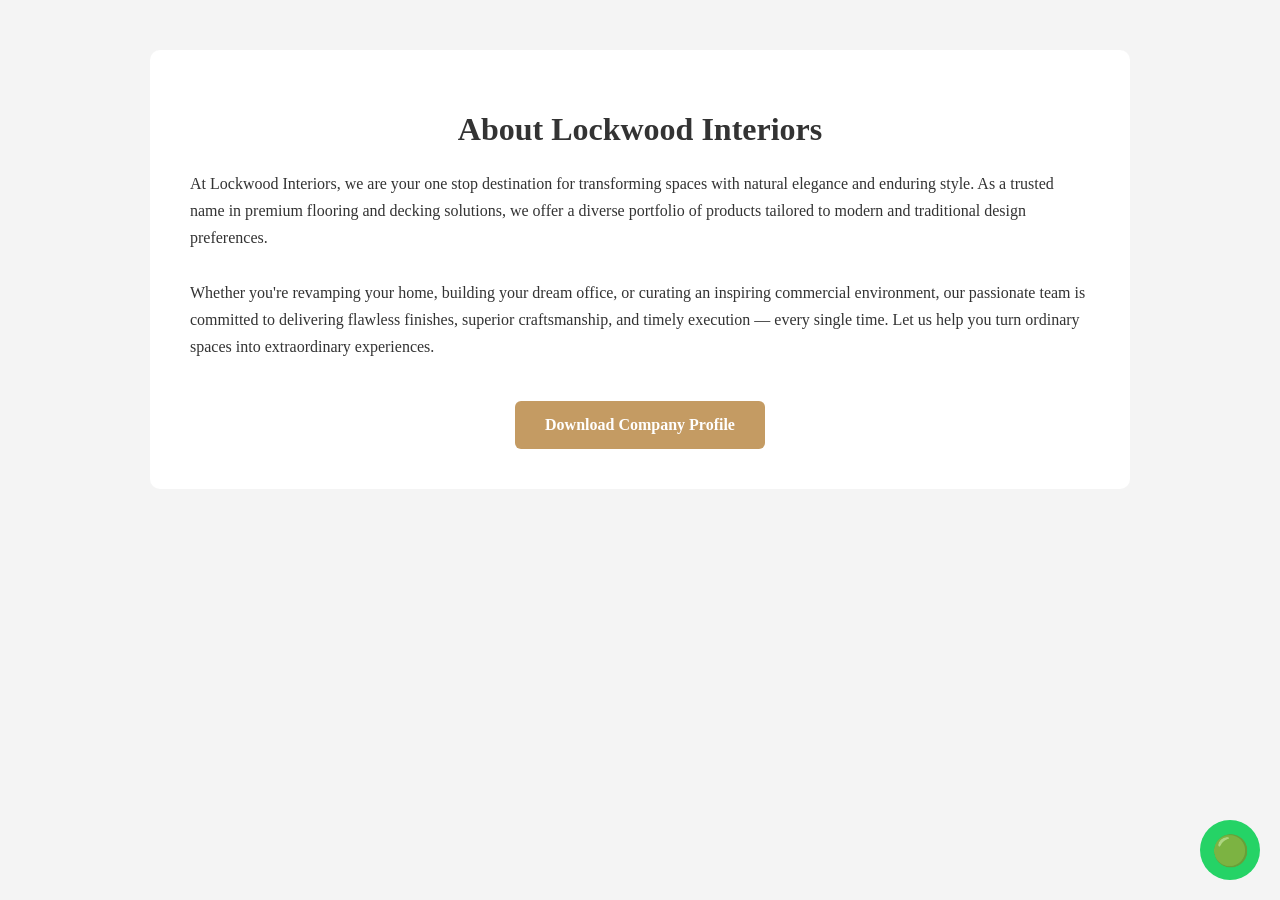
==== about.html @ 7cf521fd "Add files via upload" ====
<!DOCTYPE html>
<html lang="en">
<head>
<link rel="canonical" href="https://lockwoodinterior-droid.github.io/lockwoodinterior/assets/about/about.html">

  <meta charset="UTF-8">
  <title>About Us - Lockwood Interiors</title>
  <meta name="viewport" content="width=device-width, initial-scale=1.0">

  <style>
    body { font-family: Arial, margin: 0; background: #f4f4f4; color: #333; }
    .box { max-width: 900px; margin: 50px auto; background: white; padding: 40px; border-radius: 10px; text-align:center; }
    h1 { text-align: center; }
    .btn-download {
      background:#c49b63;
      color:white;
      padding:15px 30px;
      text-decoration:none;
      border-radius:6px;
      display:inline-block;
      margin-top:25px;
      font-weight:bold;
    }
  </style>
</head>

<body>

<div class="box">
  <h1>About Lockwood Interiors</h1>

  <p style="text-align:left; line-height:1.7;">
    At Lockwood Interiors, we are your one stop destination for transforming spaces
    with natural elegance and enduring style. As a trusted name in premium flooring
    and decking solutions, we offer a diverse portfolio of products tailored to modern
    and traditional design preferences.<br><br>

    Whether you're revamping your home, building your dream office, or curating an
    inspiring commercial environment, our passionate team is committed to delivering
    flawless finishes, superior craftsmanship, and timely execution — every single time.
    Let us help you turn ordinary spaces into extraordinary experiences.
  </p>

  <!-- ✅ PDF Download Button -->
  <a href="company-profile.pdf" download class="btn-download">
    Download Company Profile
  </a>
</div>

<!-- ✅ WhatsApp Floating Button -->
<a href="https://wa.me/919953115323" target="_blank"
style="position:fixed; bottom:20px; right:20px;
width:60px; height:60px; background:#25D366; 
border-radius:50%; display:flex; align-items:center;
justify-content:center; color:white; font-size:30px;
text-decoration:none;">
🟢
</a>

</body>
</html>
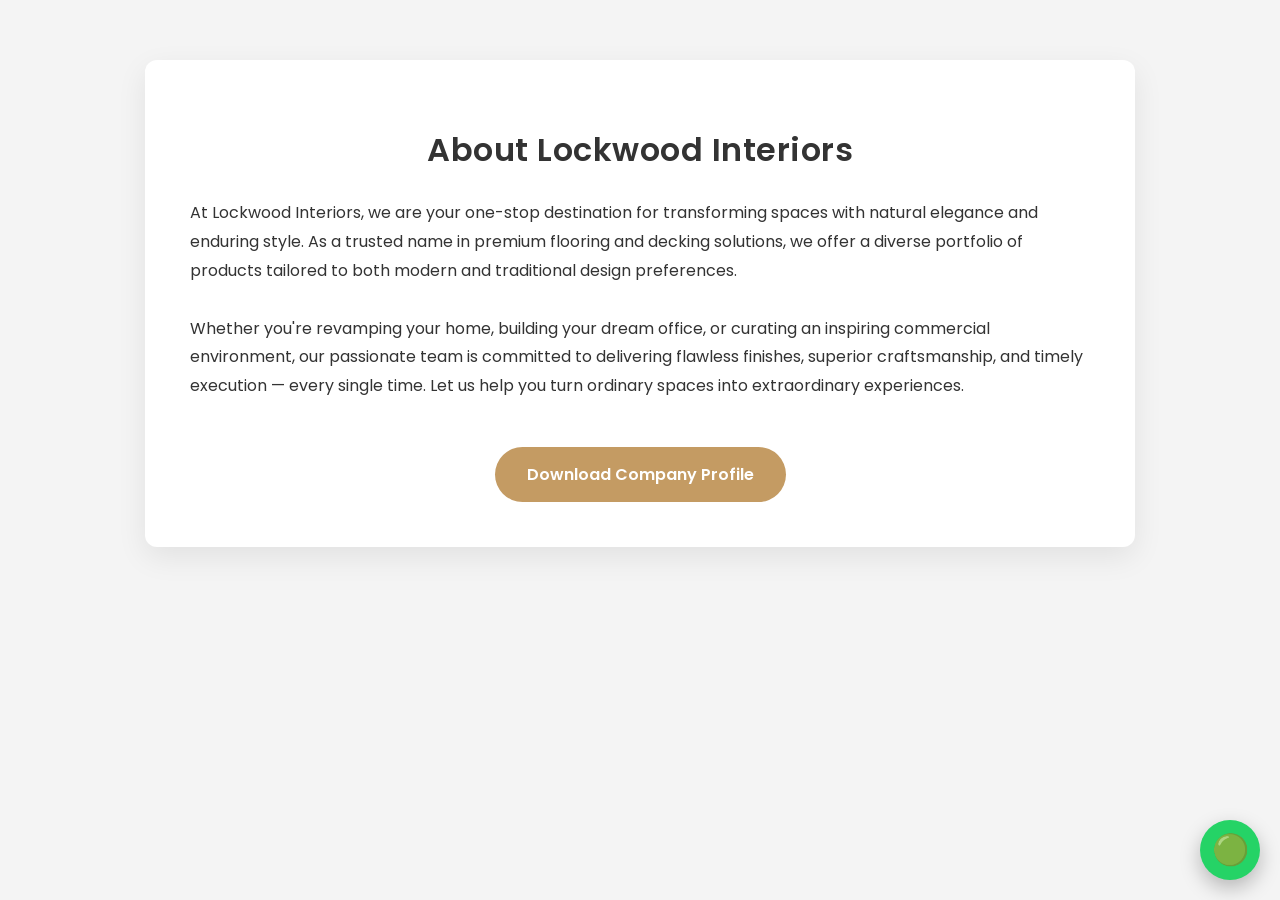
==== commit 2b715ef7: "Add files via upload" ====
--- a/about.html
+++ b/about.html
@@ -1,61 +1,108 @@
-<!DOCTYPE html>
-<html lang="en">
-<head>
-<link rel="canonical" href="https://lockwoodinterior-droid.github.io/lockwoodinterior/assets/about/about.html">
-
-  <meta charset="UTF-8">
-  <title>About Us - Lockwood Interiors</title>
-  <meta name="viewport" content="width=device-width, initial-scale=1.0">
-
-  <style>
-    body { font-family: Arial, margin: 0; background: #f4f4f4; color: #333; }
-    .box { max-width: 900px; margin: 50px auto; background: white; padding: 40px; border-radius: 10px; text-align:center; }
-    h1 { text-align: center; }
-    .btn-download {
-      background:#c49b63;
-      color:white;
-      padding:15px 30px;
-      text-decoration:none;
-      border-radius:6px;
-      display:inline-block;
-      margin-top:25px;
-      font-weight:bold;
-    }
-  </style>
-</head>
-
-<body>
-
-<div class="box">
-  <h1>About Lockwood Interiors</h1>
-
-  <p style="text-align:left; line-height:1.7;">
-    At Lockwood Interiors, we are your one stop destination for transforming spaces
-    with natural elegance and enduring style. As a trusted name in premium flooring
-    and decking solutions, we offer a diverse portfolio of products tailored to modern
-    and traditional design preferences.<br><br>
-
-    Whether you're revamping your home, building your dream office, or curating an
-    inspiring commercial environment, our passionate team is committed to delivering
-    flawless finishes, superior craftsmanship, and timely execution — every single time.
-    Let us help you turn ordinary spaces into extraordinary experiences.
-  </p>
-
-  <!-- ✅ PDF Download Button -->
-  <a href="company-profile.pdf" download class="btn-download">
-    Download Company Profile
-  </a>
-</div>
-
-<!-- ✅ WhatsApp Floating Button -->
-<a href="https://wa.me/919953115323" target="_blank"
-style="position:fixed; bottom:20px; right:20px;
-width:60px; height:60px; background:#25D366; 
-border-radius:50%; display:flex; align-items:center;
-justify-content:center; color:white; font-size:30px;
-text-decoration:none;">
-🟢
-</a>
-
-</body>
-</html>
+<!DOCTYPE html>
+<html lang="en">
+<head>
+  <link rel="canonical" href="https://lockwoodinterior-droid.github.io/lockwoodinterior/assets/about/about.html">
+
+  <meta charset="UTF-8">
+  <title>About Us - Lockwood Interiors</title>
+  <meta name="viewport" content="width=device-width, initial-scale=1.0">
+
+  <!-- Google Font -->
+  <link href="https://fonts.googleapis.com/css2?family=Poppins:wght@300;400;500;600;700&display=swap" rel="stylesheet">
+
+  <style>
+    body {
+      font-family: 'Poppins', sans-serif;
+      margin: 0;
+      background: #f4f4f4;
+      color: #333;
+    }
+
+    .box {
+      max-width: 900px;
+      margin: 60px auto;
+      background: white;
+      padding: 45px;
+      border-radius: 12px;
+      text-align: center;
+      box-shadow: 0 10px 30px rgba(0,0,0,0.08);
+    }
+
+    h1 {
+      text-align: center;
+      font-weight: 600;
+      margin-bottom: 25px;
+      letter-spacing: 0.5px;
+    }
+
+    p {
+      text-align: left;
+      line-height: 1.8;
+      font-size: 16px;
+      font-weight: 400;
+    }
+
+    .btn-download {
+      background: #c49b63;
+      color: white;
+      padding: 15px 32px;
+      text-decoration: none;
+      border-radius: 30px;
+      display: inline-block;
+      margin-top: 30px;
+      font-weight: 600;
+      transition: 0.3s ease;
+    }
+
+    .btn-download:hover {
+      transform: scale(1.05);
+      background: #b08a55;
+    }
+  </style>
+</head>
+
+<body>
+
+<div class="box">
+  <h1>About Lockwood Interiors</h1>
+
+  <p>
+    At Lockwood Interiors, we are your one-stop destination for transforming spaces
+    with natural elegance and enduring style. As a trusted name in premium flooring
+    and decking solutions, we offer a diverse portfolio of products tailored to both
+    modern and traditional design preferences.<br><br>
+
+    Whether you're revamping your home, building your dream office, or curating an
+    inspiring commercial environment, our passionate team is committed to delivering
+    flawless finishes, superior craftsmanship, and timely execution — every single time.
+    Let us help you turn ordinary spaces into extraordinary experiences.
+  </p>
+
+  <a href="company-profile.pdf" download class="btn-download">
+    Download Company Profile
+  </a>
+</div>
+
+<!-- WhatsApp Floating Button -->
+<a href="https://wa.me/919953115323" target="_blank"
+style="
+position:fixed;
+bottom:20px;
+right:20px;
+width:60px;
+height:60px;
+background:#25D366;
+border-radius:50%;
+display:flex;
+align-items:center;
+justify-content:center;
+color:white;
+font-size:30px;
+text-decoration:none;
+box-shadow:0 8px 20px rgba(0,0,0,0.25);
+">
+🟢
+</a>
+
+</body>
+</html>
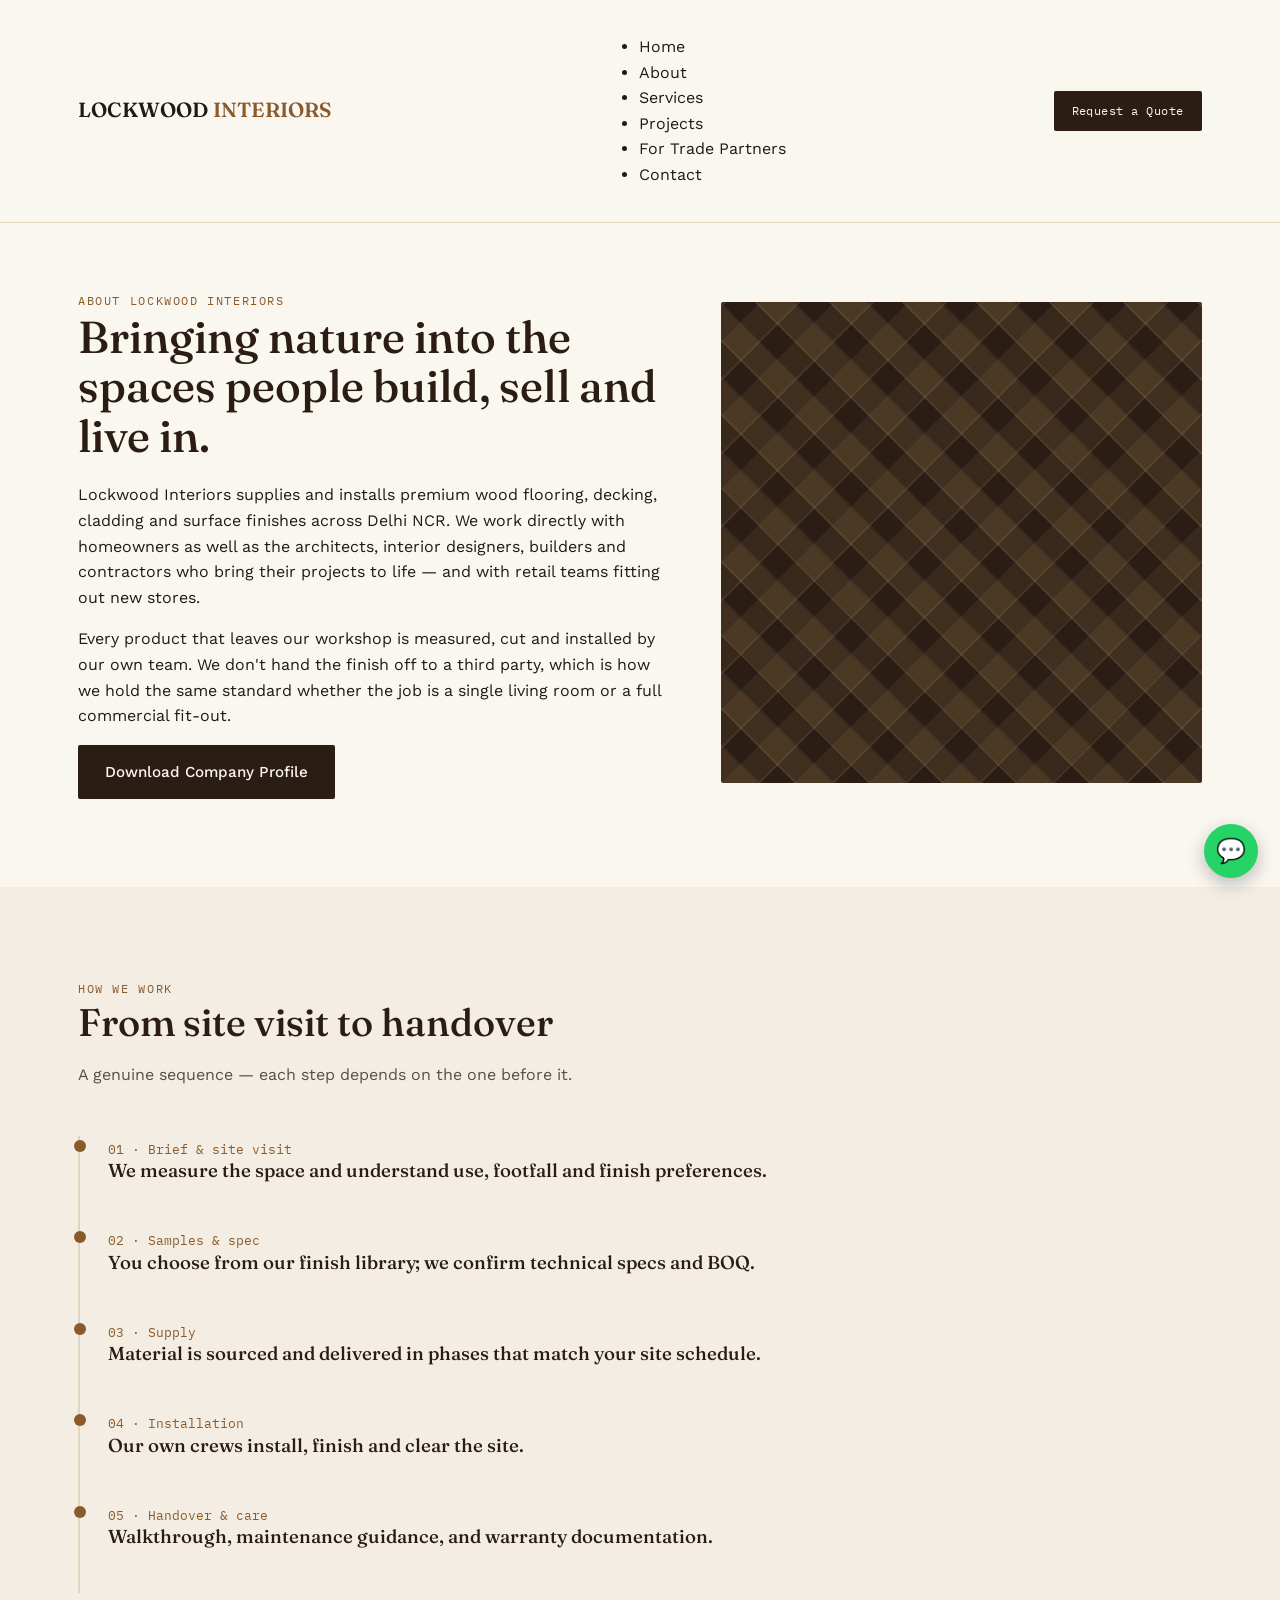
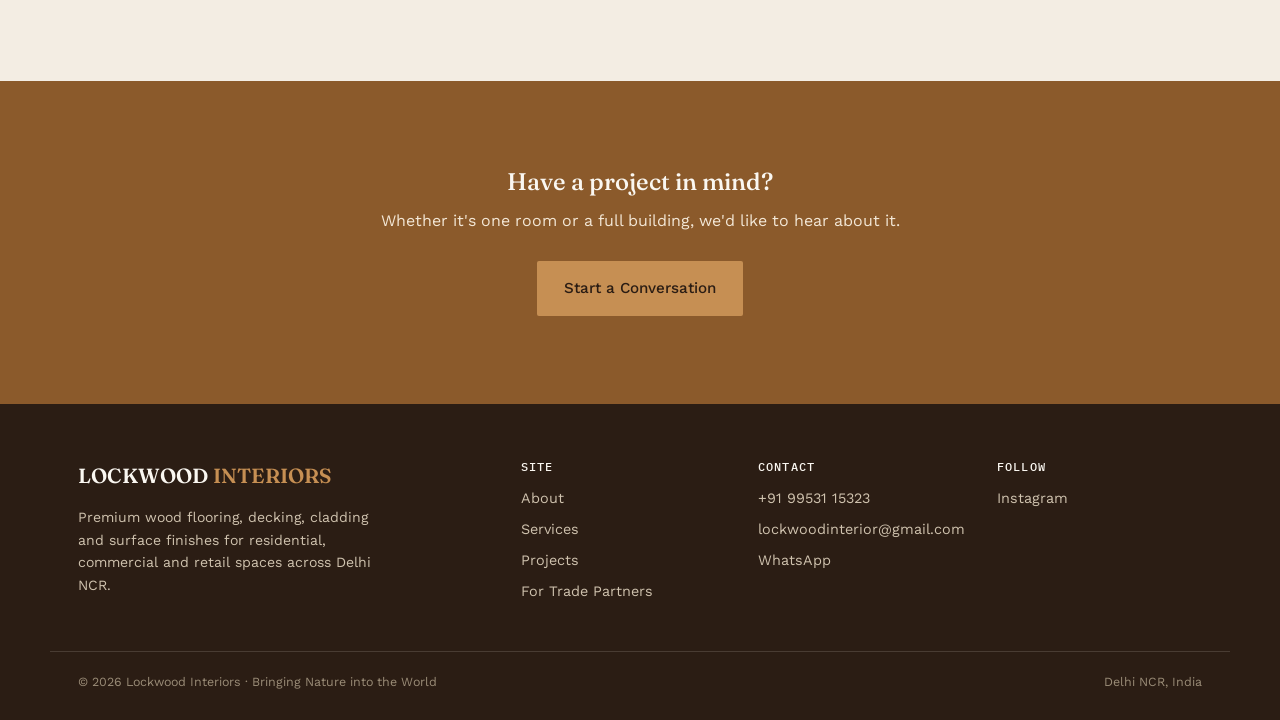
==== commit 954a783b: "Add files via upload" ====
--- a/about.html
+++ b/about.html
@@ -1,108 +1,99 @@
-<!DOCTYPE html>
+<!doctype html>
 <html lang="en">
 <head>
-  <link rel="canonical" href="https://lockwoodinterior-droid.github.io/lockwoodinterior/assets/about/about.html">
-
-  <meta charset="UTF-8">
-  <title>About Us - Lockwood Interiors</title>
-  <meta name="viewport" content="width=device-width, initial-scale=1.0">
-
-  <!-- Google Font -->
-  <link href="https://fonts.googleapis.com/css2?family=Poppins:wght@300;400;500;600;700&display=swap" rel="stylesheet">
-
-  <style>
-    body {
-      font-family: 'Poppins', sans-serif;
-      margin: 0;
-      background: #f4f4f4;
-      color: #333;
-    }
-
-    .box {
-      max-width: 900px;
-      margin: 60px auto;
-      background: white;
-      padding: 45px;
-      border-radius: 12px;
-      text-align: center;
-      box-shadow: 0 10px 30px rgba(0,0,0,0.08);
-    }
-
-    h1 {
-      text-align: center;
-      font-weight: 600;
-      margin-bottom: 25px;
-      letter-spacing: 0.5px;
-    }
-
-    p {
-      text-align: left;
-      line-height: 1.8;
-      font-size: 16px;
-      font-weight: 400;
-    }
-
-    .btn-download {
-      background: #c49b63;
-      color: white;
-      padding: 15px 32px;
-      text-decoration: none;
-      border-radius: 30px;
-      display: inline-block;
-      margin-top: 30px;
-      font-weight: 600;
-      transition: 0.3s ease;
-    }
-
-    .btn-download:hover {
-      transform: scale(1.05);
-      background: #b08a55;
-    }
-  </style>
+<meta charset="UTF-8">
+<meta name="viewport" content="width=device-width, initial-scale=1.0">
+<title>About Us | Lockwood Interiors</title>
+<meta name="description" content="Lockwood Interiors is a Delhi NCR based flooring, decking and cladding company serving homeowners, architects, interior designers, builders and retail clients.">
+<link rel="stylesheet" href="style.css">
 </head>
-
 <body>
 
-<div class="box">
-  <h1>About Lockwood Interiors</h1>
+<header>
+  <div class="nav" id="nav">
+    <a class="logo" href="index.html">LOCKWOOD <span>INTERIORS</span></a>
+    <ul>
+      <li><a href="index.html">Home</a></li>
+      <li><a class="active" href="about.html">About</a></li>
+      <li><a href="services.html">Services</a></li>
+      <li><a href="projects.html">Projects</a></li>
+      <li><a href="trade.html">For Trade Partners</a></li>
+      <li><a href="contact.html">Contact</a></li>
+    </ul>
+    <a class="nav-cta" href="contact.html">Request a Quote</a>
+    <button class="menu-btn" id="menuBtn" aria-label="Menu">☰</button>
+  </div>
+</header>
 
-  <p>
-    At Lockwood Interiors, we are your one-stop destination for transforming spaces
-    with natural elegance and enduring style. As a trusted name in premium flooring
-    and decking solutions, we offer a diverse portfolio of products tailored to both
-    modern and traditional design preferences.<br><br>
+<section style="padding-top:64px;">
+  <div class="wrap two-col">
+    <div>
+      <span class="eyebrow">About Lockwood Interiors</span>
+      <h1 style="font-size:clamp(2rem,4vw,2.8rem);">Bringing nature into the spaces people build, sell and live in.</h1>
+      <p>Lockwood Interiors supplies and installs premium wood flooring, decking, cladding and surface finishes across Delhi NCR. We work directly with homeowners as well as the architects, interior designers, builders and contractors who bring their projects to life — and with retail teams fitting out new stores.</p>
+      <p>Every product that leaves our workshop is measured, cut and installed by our own team. We don't hand the finish off to a third party, which is how we hold the same standard whether the job is a single living room or a full commercial fit-out.</p>
+      <a class="btn btn-solid" style="background:var(--espresso);color:var(--fog);" href="company-profile.pdf">Download Company Profile</a>
+    </div>
+    <div class="herringbone" style="aspect-ratio:1/1;border-radius:var(--radius);"></div>
+  </div>
+</section>
 
-    Whether you're revamping your home, building your dream office, or curating an
-    inspiring commercial environment, our passionate team is committed to delivering
-    flawless finishes, superior craftsmanship, and timely execution — every single time.
-    Let us help you turn ordinary spaces into extraordinary experiences.
-  </p>
+<section style="background:var(--linen);">
+  <div class="wrap">
+    <div class="section-head">
+      <span class="eyebrow">How We Work</span>
+      <h2>From site visit to handover</h2>
+      <p>A genuine sequence — each step depends on the one before it.</p>
+    </div>
+    <div class="timeline">
+      <div class="tl-item"><span class="num">01 · Brief &amp; site visit</span><h3>We measure the space and understand use, footfall and finish preferences.</h3></div>
+      <div class="tl-item"><span class="num">02 · Samples &amp; spec</span><h3>You choose from our finish library; we confirm technical specs and BOQ.</h3></div>
+      <div class="tl-item"><span class="num">03 · Supply</span><h3>Material is sourced and delivered in phases that match your site schedule.</h3></div>
+      <div class="tl-item"><span class="num">04 · Installation</span><h3>Our own crews install, finish and clear the site.</h3></div>
+      <div class="tl-item"><span class="num">05 · Handover &amp; care</span><h3>Walkthrough, maintenance guidance, and warranty documentation.</h3></div>
+    </div>
+  </div>
+</section>
 
-  <a href="company-profile.pdf" download class="btn-download">
-    Download Company Profile
-  </a>
-</div>
+<section class="cta-band">
+  <div class="wrap">
+    <h2>Have a project in mind?</h2>
+    <p>Whether it's one room or a full building, we'd like to hear about it.</p>
+    <a class="btn btn-solid" href="contact.html">Start a Conversation</a>
+  </div>
+</section>
 
-<!-- WhatsApp Floating Button -->
-<a href="https://wa.me/919953115323" target="_blank"
-style="
-position:fixed;
-bottom:20px;
-right:20px;
-width:60px;
-height:60px;
-background:#25D366;
-border-radius:50%;
-display:flex;
-align-items:center;
-justify-content:center;
-color:white;
-font-size:30px;
-text-decoration:none;
-box-shadow:0 8px 20px rgba(0,0,0,0.25);
-">
-🟢
-</a>
+<footer>
+  <div class="wrap foot-grid">
+    <div>
+      <a class="logo" href="index.html" style="color:var(--fog);">LOCKWOOD <span style="color:var(--oak-light);">INTERIORS</span></a>
+      <p style="max-width:34ch;margin-top:14px;font-size:.88rem;">Premium wood flooring, decking, cladding and surface finishes for residential, commercial and retail spaces across Delhi NCR.</p>
+    </div>
+    <div>
+      <h4>Site</h4>
+      <a href="about.html">About</a>
+      <a href="services.html">Services</a>
+      <a href="projects.html">Projects</a>
+      <a href="trade.html">For Trade Partners</a>
+    </div>
+    <div>
+      <h4>Contact</h4>
+      <a href="tel:+919953115323">+91 99531 15323</a>
+      <a href="mailto:lockwoodinterior@gmail.com">lockwoodinterior@gmail.com</a>
+      <a href="https://wa.me/919953115323">WhatsApp</a>
+    </div>
+    <div>
+      <h4>Follow</h4>
+      <a href="https://www.instagram.com/lockwood.interiors">Instagram</a>
+    </div>
+  </div>
+  <div class="wrap foot-bottom">
+    <span>© 2026 Lockwood Interiors · Bringing Nature into the World</span>
+    <span>Delhi NCR, India</span>
+  </div>
+</footer>
 
+<a class="wa-float" href="https://wa.me/919953115323" aria-label="Chat on WhatsApp">💬</a>
+<script src="script.js"></script>
 </body>
-</html>+</html>
--- a/style.css
+++ b/style.css
@@ -0,0 +1,254 @@
+/* ============================================================
+   LOCKWOOD INTERIORS — shared stylesheet
+   Palette:  espresso #2B1D14 · oak #8B5A2B · linen #F3EDE3
+             brass #B08D57 · ink #201A15 · fog #FAF7F1
+   Type:     Fraunces (display) · Work Sans (body) · IBM Plex Mono (specs/labels)
+   Signature: CSS herringbone parquet pattern used as a structural motif
+              (hero, dividers, hover states) — drawn from the product itself.
+   ============================================================ */
+
+@import url('https://fonts.googleapis.com/css2?family=Fraunces:ital,opsz,wght@0,9..144,300;0,9..144,500;0,9..144,600;1,9..144,500&family=Work+Sans:wght@300;400;500;600&family=IBM+Plex+Mono:wght@400;500&display=swap');
+
+:root{
+  --espresso:#2B1D14;
+  --oak:#8B5A2B;
+  --oak-light:#C68F53;
+  --linen:#F3EDE3;
+  --fog:#FAF7F1;
+  --brass:#B08D57;
+  --ink:#201A15;
+  --ink-soft:#5B4E42;
+  --line:#E1D5C2;
+  --radius:2px;
+  --max:1180px;
+}
+
+*{box-sizing:border-box;}
+html{scroll-behavior:smooth;}
+body{
+  margin:0;
+  background:var(--fog);
+  color:var(--ink);
+  font-family:'Work Sans',sans-serif;
+  font-weight:400;
+  line-height:1.6;
+  -webkit-font-smoothing:antialiased;
+}
+img{max-width:100%;display:block;}
+a{color:inherit;text-decoration:none;}
+h1,h2,h3,h4{
+  font-family:'Fraunces',serif;
+  font-weight:500;
+  color:var(--espresso);
+  line-height:1.1;
+  margin:0 0 .5em;
+}
+.eyebrow{
+  font-family:'IBM Plex Mono',monospace;
+  font-size:.72rem;
+  letter-spacing:.14em;
+  text-transform:uppercase;
+  color:var(--oak);
+}
+.wrap{max-width:var(--max);margin:0 auto;padding:0 28px;}
+section{padding:88px 0;}
+@media(max-width:720px){section{padding:56px 0;}}
+
+/* ---------- signature herringbone motif ---------- */
+.herringbone{
+  --s:26px;
+  background-color:var(--espresso);
+  background-image:
+    repeating-linear-gradient(45deg, rgba(255,255,255,.05) 0 2px, transparent 2px var(--s)),
+    repeating-linear-gradient(-45deg, rgba(255,255,255,.05) 0 2px, transparent 2px var(--s)),
+    repeating-linear-gradient(45deg, rgba(176,141,87,.16) 0 var(--s), transparent 0 calc(var(--s) * 2)),
+    repeating-linear-gradient(-45deg, rgba(176,141,87,.10) 0 var(--s), transparent 0 calc(var(--s) * 2));
+}
+.plank-rule{
+  height:6px;
+  display:flex;
+}
+.plank-rule span{flex:1;border-right:2px solid var(--fog);}
+.plank-rule span:nth-child(odd){background:var(--oak);}
+.plank-rule span:nth-child(even){background:var(--oak-light);}
+
+/* ---------- header / nav ---------- */
+header{
+  position:sticky;top:0;z-index:50;
+  background:var(--fog);
+  border-bottom:1px solid var(--line);
+}
+.nav{
+  display:flex;align-items:center;justify-content:space-between;
+  padding:18px 28px;max-width:var(--max);margin:0 auto;
+}
+.logo{
+  font-family:'Fraunces',serif;font-size:1.28rem;font-weight:600;letter-spacing:.01em;
+}
+.logo span{color:var(--oak);}
+nav ul{list-style:none;display:flex;gap:34px;margin:0;padding:0;}
+nav ul a{
+  font-size:.92rem;font-weight:500;color:var(--ink-soft);
+  position:relative;padding-bottom:4px;
+}
+nav ul a.active,nav ul a:hover{color:var(--espresso);}
+nav ul a.active::after{
+  content:"";position:absolute;left:0;right:0;bottom:-6px;height:3px;background:var(--oak);
+}
+.nav-cta{
+  font-family:'IBM Plex Mono',monospace;font-size:.78rem;letter-spacing:.04em;
+  background:var(--espresso);color:var(--fog);padding:10px 18px;border-radius:var(--radius);
+}
+.nav-cta:hover{background:var(--oak);}
+.menu-btn{display:none;background:none;border:none;font-size:1.6rem;color:var(--espresso);cursor:pointer;}
+@media(max-width:860px){
+  nav ul{display:none;}
+  .nav-cta{display:none;}
+  .menu-btn{display:block;}
+  .nav.open ul{
+    display:flex;flex-direction:column;gap:18px;
+    position:absolute;top:64px;left:0;right:0;background:var(--fog);
+    padding:24px 28px;border-bottom:1px solid var(--line);
+  }
+}
+
+/* ---------- hero ---------- */
+.hero{
+  color:var(--fog);position:relative;padding:120px 0 100px;
+}
+.hero .wrap{position:relative;z-index:2;}
+.hero .eyebrow{color:var(--oak-light);}
+.hero h1{
+  color:var(--fog);font-size:clamp(2.4rem,5vw,4rem);max-width:14ch;font-weight:500;
+}
+.hero p{max-width:46ch;color:#EBE1D2;font-size:1.08rem;}
+.hero-actions{display:flex;gap:16px;margin-top:34px;flex-wrap:wrap;}
+.btn{
+  display:inline-block;padding:14px 26px;border-radius:var(--radius);
+  font-weight:500;font-size:.95rem;border:1px solid transparent;transition:.15s;
+}
+.btn-solid{background:var(--oak-light);color:var(--espresso);}
+.btn-solid:hover{background:var(--fog);}
+.btn-outline{border-color:rgba(250,247,241,.5);color:var(--fog);}
+.btn-outline:hover{border-color:var(--fog);background:rgba(250,247,241,.08);}
+
+/* ---------- audience strip ---------- */
+.audience{background:var(--espresso);}
+.audience .wrap{
+  display:grid;grid-template-columns:repeat(4,1fr);gap:0;
+}
+.audience div{
+  padding:26px 20px;text-align:center;color:var(--fog);
+  border-left:1px solid rgba(250,247,241,.14);
+}
+.audience div:first-child{border-left:none;}
+.audience strong{
+  display:block;font-family:'Fraunces',serif;font-size:1.05rem;margin-bottom:4px;color:var(--oak-light);
+}
+.audience small{color:#CFC2AE;font-size:.82rem;}
+@media(max-width:720px){
+  .audience .wrap{grid-template-columns:1fr 1fr;}
+  .audience div{border-left:none;border-top:1px solid rgba(250,247,241,.14);}
+}
+
+/* ---------- generic section headers ---------- */
+.section-head{max-width:60ch;margin-bottom:48px;}
+.section-head h2{font-size:clamp(1.7rem,3vw,2.4rem);}
+.section-head p{color:var(--ink-soft);}
+
+/* ---------- cards / grids ---------- */
+.grid{display:grid;gap:28px;}
+.grid-3{grid-template-columns:repeat(3,1fr);}
+.grid-4{grid-template-columns:repeat(4,1fr);}
+@media(max-width:920px){.grid-3,.grid-4{grid-template-columns:repeat(2,1fr);}}
+@media(max-width:600px){.grid-3,.grid-4{grid-template-columns:1fr;}}
+
+.card{
+  background:var(--linen);border:1px solid var(--line);border-radius:var(--radius);
+  padding:28px;
+}
+.card .num{
+  font-family:'IBM Plex Mono',monospace;color:var(--oak);font-size:.8rem;
+  display:block;margin-bottom:10px;
+}
+.card h3{font-size:1.15rem;}
+.card p{color:var(--ink-soft);font-size:.94rem;margin:0;}
+.card .spec{
+  font-family:'IBM Plex Mono',monospace;font-size:.74rem;color:var(--oak);
+  margin-top:12px;letter-spacing:.03em;
+}
+
+/* ---------- project gallery ---------- */
+.project{
+  position:relative;overflow:hidden;border-radius:var(--radius);
+  aspect-ratio:4/3;background:var(--linen);
+}
+.project img{width:100%;height:100%;object-fit:cover;transition:transform .4s;}
+.project:hover img{transform:scale(1.05);}
+.project figcaption{
+  position:absolute;left:0;right:0;bottom:0;padding:16px 18px;
+  background:linear-gradient(0deg,rgba(32,26,21,.85),transparent);
+  color:var(--fog);font-family:'IBM Plex Mono',monospace;font-size:.8rem;letter-spacing:.03em;
+}
+figure{margin:0;}
+
+/* ---------- testimonials ---------- */
+.testimonial{
+  background:var(--linen);border-left:3px solid var(--oak);padding:26px 28px;border-radius:var(--radius);
+}
+.testimonial p{font-style:italic;color:var(--ink);margin-bottom:14px;}
+.testimonial cite{
+  font-style:normal;font-family:'IBM Plex Mono',monospace;font-size:.78rem;color:var(--ink-soft);
+}
+
+/* ---------- CTA banner ---------- */
+.cta-band{
+  background:var(--oak);color:var(--fog);text-align:center;
+}
+.cta-band h2{color:var(--fog);}
+.cta-band p{color:#F3E7D6;max-width:52ch;margin:0 auto 28px;}
+
+/* ---------- forms ---------- */
+form{max-width:560px;}
+label{display:block;font-size:.82rem;font-family:'IBM Plex Mono',monospace;color:var(--ink-soft);margin:18px 0 6px;}
+input,select,textarea{
+  width:100%;padding:12px 14px;border:1px solid var(--line);border-radius:var(--radius);
+  font-family:'Work Sans',sans-serif;font-size:.95rem;background:#fff;color:var(--ink);
+}
+textarea{resize:vertical;min-height:110px;}
+button.btn{cursor:pointer;font-family:inherit;}
+.btn-primary{background:var(--espresso);color:var(--fog);border:none;margin-top:22px;}
+.btn-primary:hover{background:var(--oak);}
+
+/* ---------- footer ---------- */
+footer{background:var(--espresso);color:#CFC2AE;padding:56px 0 28px;}
+.foot-grid{display:grid;grid-template-columns:2fr 1fr 1fr 1fr;gap:32px;}
+@media(max-width:720px){.foot-grid{grid-template-columns:1fr 1fr;}}
+footer h4{color:var(--fog);font-family:'IBM Plex Mono',monospace;font-size:.78rem;letter-spacing:.1em;text-transform:uppercase;margin-bottom:14px;}
+footer a{color:#CFC2AE;font-size:.9rem;display:block;margin-bottom:8px;}
+footer a:hover{color:var(--oak-light);}
+.foot-bottom{
+  border-top:1px solid rgba(250,247,241,.14);margin-top:40px;padding-top:20px;
+  display:flex;justify-content:space-between;flex-wrap:wrap;gap:10px;
+  font-size:.78rem;color:#9A8C77;
+}
+
+/* ---------- whatsapp float ---------- */
+.wa-float{
+  position:fixed;bottom:22px;right:22px;z-index:60;
+  background:#25D366;color:#fff;width:54px;height:54px;border-radius:50%;
+  display:flex;align-items:center;justify-content:center;font-size:1.5rem;
+  box-shadow:0 6px 18px rgba(0,0,0,.25);
+}
+
+/* ---------- process timeline (about page — genuine sequence) ---------- */
+.timeline{border-left:2px solid var(--line);padding-left:28px;}
+.tl-item{position:relative;padding-bottom:36px;}
+.tl-item::before{
+  content:"";position:absolute;left:-34px;top:4px;width:12px;height:12px;
+  background:var(--oak);border-radius:50%;
+}
+.tl-item .num{font-family:'IBM Plex Mono',monospace;color:var(--oak);font-size:.8rem;}
+
+.two-col{display:grid;grid-template-columns:1.1fr .9fr;gap:56px;align-items:center;}
+@media(max-width:860px){.two-col{grid-template-columns:1fr;}}
